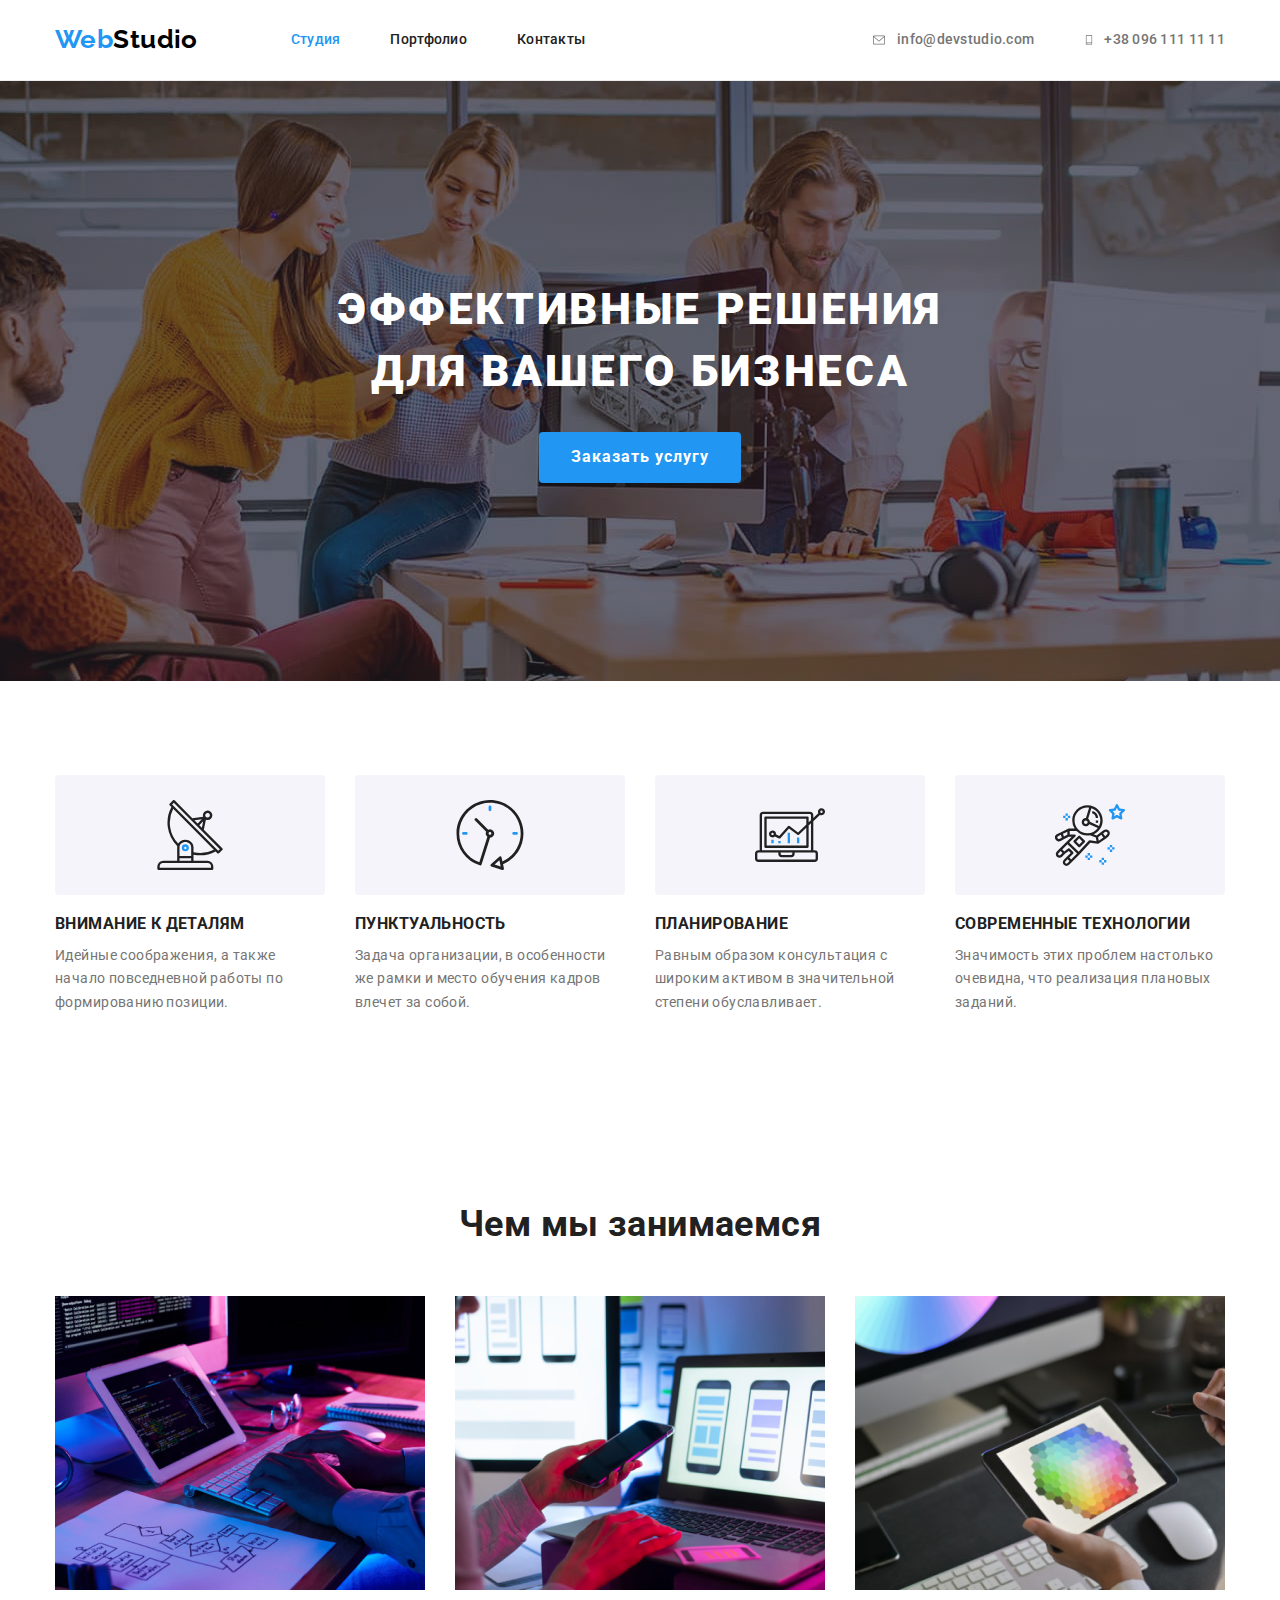
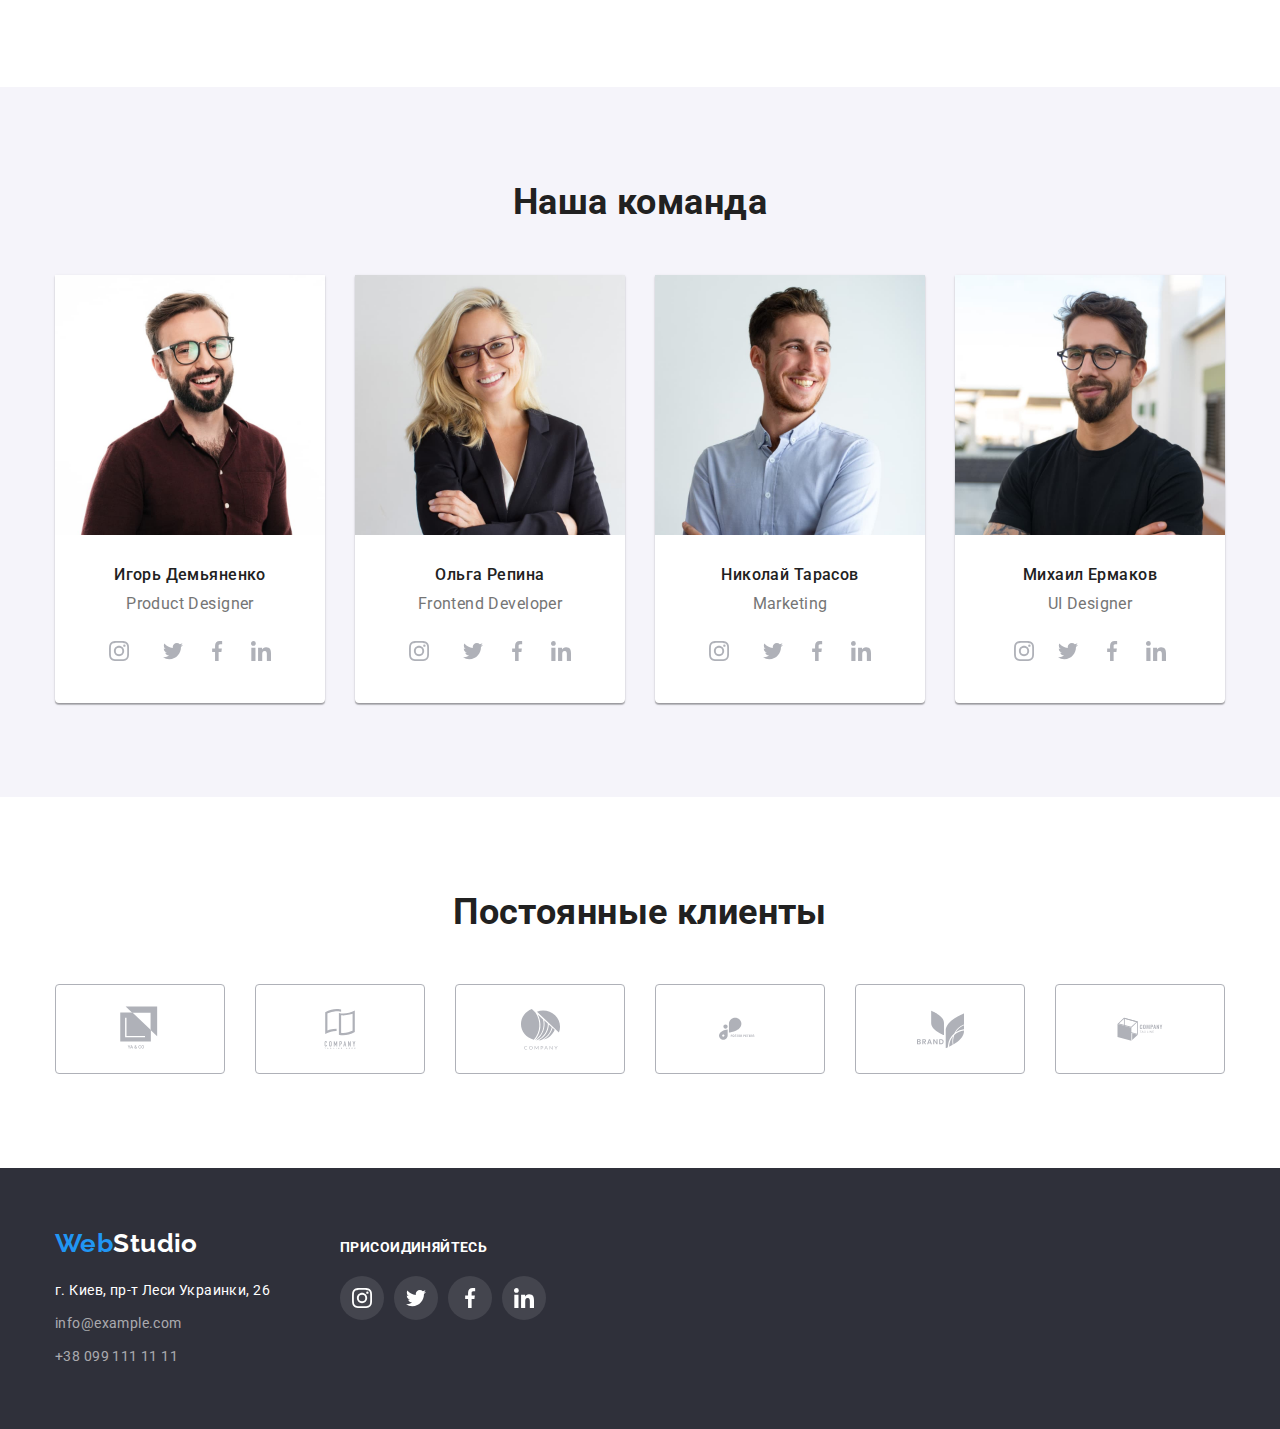
==== index.html @ eab9b7a7 "перенесено файлы с 3 работы" ====
<!DOCTYPE html>
<html lang="en">
  <head>
    <meta charset="UTF-8" />
    <meta name="viewport" content="width=device-width, initial-scale=1.0" />
    <title>WebStudio</title>
    <link
      href="https://fonts.googleapis.com/css2?family=Raleway:wght@700&family=Roboto:wght@400;500;700;900&display=swap"
      rel="stylesheet"
    />
    <link rel="stylesheet" href="./css/normalize.css" />
    <link rel="stylesheet" href="./css/styles.css" />
  </head>

  <body>
    <header>
      <div class="container main-nav">
        <nav class="main-nav">
          <a class="logo link" href="index.html"
            >Web<span class="studio">Studio</span></a
          >
          <ul class="site-nav list">
            <li class="item">
              <a class="current link" href="index.html">Студия</a>
            </li>
            <li class="item">
              <a class="link" href="portfolio.html">Портфолио</a>
            </li>
            <li class="item"><a class="link" href="">Контакты</a></li>
          </ul>
        </nav>
        <ul class="site-nav list contacts">
          <li class="item">
            <a class="link" href="mailto:info@devstudio.com">
              <svg class="icon" width="16" height="12">
                <use href="./images/symbol-defs.svg#icon-envelope"></use></svg
              >info@devstudio.com</a
            >
          </li>
          <li class="item">
            <a class="link" href="tel:+380961111111">
              <svg class="icon" width="10" height="16">
                <use href="./images/symbol-defs.svg#icon-smartphone"></use></svg
              >+38 096 111 11 11</a
            >
          </li>
        </ul>
      </div>
    </header>
    <main class="main-content">
      <section class="hero">
        <div class="container">
          <h1 class="hero-title">Эффективные решения для вашего бизнеса</h1>
          <a class="button link" href="">Заказать услугу</a>
        </div>
      </section>

      <section class="features section">
        <div class="container">
          <h2 class="hidden">Особенности</h2>
          <ul class="list">
            <li class="item">
              <div class="frame">
                <svg class="icon-features" width="70" height="70">
                  <use href="./images/symbol-defs.svg#icon-antenna"></use>
                </svg>
              </div>
              <h3 class="subtitle">Внимание к деталям</h3>
              <p class="paragraph">
                Идейные соображения, а также начало повседневной работы по
                формированию позиции.
              </p>
            </li>
            <li class="item">
              <div class="frame">
                <svg class="" width="70" height="70">
                  <use href="./images/symbol-defs.svg#icon-clock"></use>
                </svg>
              </div>
              <h3 class="subtitle">Пунктуальность</h3>
              <p class="paragraph">
                Задача организации, в особенности же рамки и место обучения
                кадров влечет за собой.
              </p>
            </li>
            <li class="item">
              <div class="frame">
                <svg class="" width="70" height="70">
                  <use href="./images/symbol-defs.svg#icon-diagram"></use>
                </svg>
              </div>
              <h3 class="subtitle">Планирование</h3>
              <p class="paragraph">
                Равным образом консультация с широким активом в значительной
                степени обуславливает.
              </p>
            </li>
            <li class="item">
              <div class="frame">
                <svg class="" width="70" height="70">
                  <use href="./images/symbol-defs.svg#icon-astronaut"></use>
                </svg>
              </div>
              <h3 class="subtitle">Современные технологии</h3>
              <p class="paragraph">
                Значимость этих проблем настолько очевидна, что реализация
                плановых заданий.
              </p>
            </li>
          </ul>
        </div>
      </section>

      <section class="activity section">
        <div class="container">
          <h2 class="title">Чем мы занимаемся</h2>
          <ul class="list">
            <li class="item">
              <img src="./images/img.png" alt="печатает код" width="370" />
            </li>
            <li class="item">
              <img src="./images/box2.png" alt="выбирает дизайн" width="370" />
            </li>
            <li class="item">
              <img
                src="./images/box3.png"
                alt="выбирает цвет на планшете"
                width="370"
              />
            </li>
          </ul>
        </div>
      </section>
      <section class="team section">
        <div class="container">
          <h2 class="title">Наша команда</h2>
          <ul class="list">
            <li class="box">
              <img src="./images/img0.jpg" alt="Игорь Демьяненко" width="270" />
              <div class="box-footer">
                <h3 class="subtitle">Игорь Демьяненко</h3>
                <p class="paragraph">Product Designer</p>
                <ul class="list list-icon">
                  <li class="item item-icon">
                    <a class="link link-icon" href="">
                      <svg class="ikon" width="20" height="20">
                        <use
                          href="./images/symbol-defs.svg#icon-instagram"
                        ></use>
                      </svg>
                    </a>
                  </li>
                  <li class="">
                    <a class="link link-icon" href="">
                      <svg class="ikon" width="20" height="20">
                        <use href="./images/symbol-defs.svg#icon-twitter"></use>
                      </svg>
                    </a>
                  </li>
                  <li>
                    <a class="link link-icon" href="">
                      <svg class="ikon" width="20" height="20">
                        <use
                          href="./images/symbol-defs.svg#icon-facebook"
                        ></use>
                      </svg>
                    </a>
                  </li>
                  <li>
                    <a class="link link-icon" href="">
                      <svg class="ikon" width="20" height="20">
                        <use
                          href="./images/symbol-defs.svg#icon-linkedin"
                        ></use>
                      </svg>
                    </a>
                  </li>
                </ul>
              </div>
            </li>
            <li class="box">
              <img src="./images/img1.jpg" alt="Ольга Репина" width="270" />
              <div class="box-footer">
                <h3 class="subtitle">Ольга Репина</h3>
                <p class="paragraph">Frontend Developer</p>
                <ul class="list list-icon">
                  <li class="item item-icon">
                    <a class="link link-icon" href="">
                      <svg class="ikon" width="20" height="20">
                        <use
                          href="./images/symbol-defs.svg#icon-instagram"
                        ></use>
                      </svg>
                    </a>
                  </li>
                  <li class="">
                    <a class="link link-icon" href="">
                      <svg class="ikon" width="20" height="20">
                        <use href="./images/symbol-defs.svg#icon-twitter"></use>
                      </svg>
                    </a>
                  </li>
                  <li>
                    <a class="link link-icon" href="">
                      <svg class="ikon" width="20" height="20">
                        <use
                          href="./images/symbol-defs.svg#icon-facebook"
                        ></use>
                      </svg>
                    </a>
                  </li>
                  <li>
                    <a class="link link-icon" href="">
                      <svg class="ikon" width="20" height="20">
                        <use
                          href="./images/symbol-defs.svg#icon-linkedin"
                        ></use>
                      </svg>
                    </a>
                  </li>
                </ul>
              </div>
            </li>
            <li class="box">
              <img src="./images/img2.jpg" alt="Николай Тарасов" width="270" />
              <div class="box-footer">
                <h3 class="subtitle">Николай Тарасов</h3>
                <p class="paragraph">Marketing</p>
                <ul class="list list-icon">
                  <li class="item item-icon">
                    <a class="link link-icon" href="">
                      <svg class="ikon" width="20" height="20">
                        <use
                          href="./images/symbol-defs.svg#icon-instagram"
                        ></use>
                      </svg>
                    </a>
                  </li>
                  <li class="">
                    <a class="link link-icon" href="">
                      <svg class="ikon" width="20" height="20">
                        <use href="./images/symbol-defs.svg#icon-twitter"></use>
                      </svg>
                    </a>
                  </li>
                  <li>
                    <a class="link link-icon" href="">
                      <svg class="ikon" width="20" height="20">
                        <use
                          href="./images/symbol-defs.svg#icon-facebook"
                        ></use>
                      </svg>
                    </a>
                  </li>
                  <li>
                    <a class="link link-icon" href="">
                      <svg class="ikon" width="20" height="20">
                        <use
                          href="./images/symbol-defs.svg#icon-linkedin"
                        ></use>
                      </svg>
                    </a>
                  </li>
                </ul>
              </div>
            </li>
            <li class="box">
              <img src="./images/img3.jpg" alt="Михаил Ермаков" width="270" />
              <div class="box-footer">
                <h3 class="subtitle">Михаил Ермаков</h3>
                <p class="paragraph">UI Designer</p>
                <ul class="list list-icon">
                  <li class=" ">
                    <a class="link link-icon" href="">
                      <svg class="ikon" width="20" height="20">
                        <use
                          href="./images/symbol-defs.svg#icon-instagram"
                        ></use>
                      </svg>
                    </a>
                  </li>
                  <li class="">
                    <a class="link link-icon" href="">
                      <svg class="ikon" width="20" height="20">
                        <use href="./images/symbol-defs.svg#icon-twitter"></use>
                      </svg>
                    </a>
                  </li>
                  <li>
                    <a class="link link-icon" href="">
                      <svg class="ikon" width="20" height="20">
                        <use
                          href="./images/symbol-defs.svg#icon-facebook"
                        ></use>
                      </svg>
                    </a>
                  </li>
                  <li class="link link-icon">
                    <a class="link link-icon" href="">
                      <svg class="ikon" width="20" height="20">
                        <use
                          href="./images/symbol-defs.svg#icon-linkedin"
                        ></use>
                      </svg>
                    </a>
                  </li>
                </ul>
              </div>
            </li>
          </ul>
        </div>
      </section>
      <section class="section clients">
        <div class="container">
          <h2 class="title">Постоянные клиенты</h2>
          <ul class="list">
            <li class="item-logo">
              <a class="link logo-link" href="">
                <svg width="45" height="50">
                  <use href="./images/symbol-defs.svg#icon-logo-1"></use>
                </svg>
              </a>
            </li>
            <li class="item-logo">
              <a class="link logo-link" href="">
                <svg width="40" height="52">
                  <use href="./images/symbol-defs.svg#icon-logo-2"></use>
                </svg>
              </a>
            </li>
            <li class="item-logo">
              <a class="link logo-link" href="">
                <svg width="41" height="43">
                  <use href="./images/symbol-defs.svg#icon-logo-3"></use>
                </svg>
              </a>
            </li>
            <li class="item-logo">
              <a class="link logo-link" href="">
                <svg width="80" height="42">
                  <use href="./images/symbol-defs.svg#icon-logo-4"></use>
                </svg>
              </a>
            </li>
            <li class="item-logo">
              <a class="link logo-link" href="">
                <svg width="59" height="47">
                  <use href="./images/symbol-defs.svg#icon-logo-5"></use>
                </svg>
              </a>
            </li>
            <li class="item-logo">
              <a class="link logo-link" href="">
                <svg width="88" height="45">
                  <use href="./images/symbol-defs.svg#icon-logo-6 "></use>
                </svg>
              </a>
            </li>
          </ul>
        </div>
      </section>
    </main>
    <footer class="page-footer">
      <div class="container footer">
        <div>
          <a class="logo link" href="./index.html"
            >Web<span class="studio-white">Studio</span></a
          >
          <address>
            <p class="location">г. Киев, пр-т Леси Украинки, 26</p>
            <ul class="list list-colum">
              <li class="contact-item">
                <a class="footer-contacts link" href="mailto:info@example.com"
                  >info@example.com</a
                >
              </li>
              <li class="contact-item">
                <a class="footer-contacts link" href="tel:+380991111111"
                  >+38 099 111 11 11</a
                >
              </li>
            </ul>
          </address>
        </div>
        <div class="join">
          <b>Присоидиняйтесь</b>
          <ul class="list">
            <li class="item-icon">
              <a class="link-icon link-icon-2 link" href="">
                <svg width="20" height="20">
                  <use href="./images/symbol-defs.svg#icon-instagram"></use>
                </svg>
              </a>
            </li>
            <li class="item-icon">
              <a class="link-icon link-icon-2 link" href="">
                <svg width="20" height="20">
                  <use href="./images/symbol-defs.svg#icon-twitter"></use>
                </svg>
              </a>
            </li>
            <li class="item-icon">
              <a class="link-icon link-icon-2 link" href="">
                <svg width="20" height="20">
                  <use href="./images/symbol-defs.svg#icon-facebook"></use>
                </svg>
              </a>
            </li>
            <li class="item-icon">
              <a class="link-icon link-icon-2 link" href="">
                <svg width="20" height="20">
                  <use href="./images/symbol-defs.svg#icon-linkedin"></use>
                </svg>
              </a>
            </li>
          </ul>
        </div>
      </div>
    </footer>
  </body>
</html>
---- css/styles.css ----
/* цвет заголовков #212121; */
/* цвет текста #757575; */
/* акцент  #2196F3; */
/* белий #FFFFFF; */
/* серий бекграунд #2F303A; */
/* бекграунд мейна #E5E5E5; */
/* бекграунд команди #F5F4FA; */
/* контакти color: rgba(255, 255, 255, 0.6); */
:root {
  --title-color: #212121;
  --text-color: #757575;
  --accent-color: #2196f3;
  --white: #ffffff;
  --black: #000000;
  --backgroud-gray: #2f303a;
  --background-main-color: #e5e5e5;
  --baclground-team: #f5f4fa;
  --contacts-color: rgba(255, 255, 255, 0.6);
}

body {
  color: #212121;
  font-family: Roboto;
  letter-spacing: 0.03em;
  font-size: 14px;
  font-style: normal;
  font-weight: 400;
}
.main-content {
  background-color: var(--white);
}
.link {
  text-decoration: none;
}

.list {
  padding: 0;
  margin: 0;
  list-style: none;
  display: flex;
  flex-wrap: wrap;
}

.container {
  width: 1200px;
  margin-left: auto;
  margin-right: auto;
  /* outline: 2px solid tomato; */
  padding-right: 15px;
  padding-left: 15px;
}

.section {
  padding-top: 94px;
  padding-bottom: 94px;
}
/* header */
header {
  background-color: var(--white);
  border-bottom: 1px solid#ECECEC;
}

.main-nav {
  display: flex;
  align-items: center;
}

.logo {
  display: block;
  font-family: Raleway;
  font-style: normal;
  color: var(--accent-color);
  font-weight: 700;
  font-size: 26px;
  line-height: 1.2;
}

.studio {
  color: var(--black);
}

.site-nav {
  margin-left: 93px;
}

.site-nav .item:not(:last-child) {
  margin-right: 50px;
}

.site-nav .link {
  display: block;
  padding-top: 32px;
  padding-bottom: 32px;

  color: var(--title-color);
  font-weight: 500;
  line-height: 1.14;
  letter-spacing: 0.02em;
}

.link.current {
  color: var(--accent-color);
}

.site-nav .link:hover,
.site-nav .link:focus,
.footer-contacts:hover,
.footer-contacts:focus {
  color: var(--accent-color);
}
.contacts .link {
  color: var(--text-color);
  display: flex;
  align-items: center;
}
.contacts {
  margin-left: auto;
}
.contacts .link:hover,
.contacts .link:focus {
  fill: var(--accent-color);
}
.icon {
  margin-right: 10px;
  fill: currentColor;
}

/* hero */

.hero {
  display: flex;
  flex-direction: column;
  justify-content: center;
  align-items: center;
  max-width: 1600px;
  height: 600px;
  margin-left: auto;
  margin-right: auto;
  background-color: var(--backgroud-gray);
  color: var(--white);
  text-align: center;
  background-image: linear-gradient(
      to right,
      rgba(47, 48, 58, 0.4),
      rgba(47, 48, 58, 0.4)
    ),
    url(../images/overley.jpg);
  background-position: center;
  background-repeat: no-repeat;
  background-size: cover;
}

.hero-title {
  margin-top: 0;
  margin-bottom: 30px;
  margin-left: auto;
  margin-right: auto;
  max-width: 700px;
  font-weight: 900;
  font-size: 44px;
  line-height: 1.4;
  letter-spacing: 0.06em;
  text-transform: uppercase;
}
.button {
  display: inline-block;
  border-radius: 4px;
  padding: 10px 32px;
  min-width: 200px;
  color: var(--white);
  background-color: var(--accent-color);
  font-weight: 700;
  font-size: 16px;
  line-height: 1.9;
  letter-spacing: 0.06em;
}

/* features */
.hidden {
  visibility: hidden;
  font-size: 0;
  margin-bottom: 0;
  margin-top: 0;
}

.features .subtitle {
  font-weight: 700;
  line-height: 1.14;
  text-transform: uppercase;
  margin-bottom: 10px;
  margin-top: 0;
}
.features .paragraph {
  line-height: 1.7;
  color: var(--text-color);
  margin-top: 0;
  margin-bottom: 0;
}
.features .item {
  width: calc((100% - 90px) / 4);
}

.features .item:not(:last-child) {
  margin-right: 30px;
}
.frame {
  display: flex;
  justify-content: center;
  align-items: center;
  background-color: var(--baclground-team);
  border-radius: 4px;
  width: 270px;
  height: 120px;
  margin-bottom: 20px;
}

/* what we do */

.title {
  margin-bottom: 50px;
  margin-top: 0;
  font-weight: 700;
  font-size: 36px;
  line-height: 1.2;
  text-align: center;
}
.activity .item {
  width: calc((100% - 60px) / 3);
  margin-right: 30px;
}
.activity .item:nth-child(3n) {
  margin-right: 0;
}
/* team */
.team {
  background-color: var(--baclground-team);
  padding-top: 94px;
  padding-bottom: 94px;
  text-align: center;
}

.team .box {
  width: calc((100% - 90px) / 4);
  box-shadow: 0px 1px 3px rgba(0, 0, 0, 0.12), 0px 1px 1px rgba(0, 0, 0, 0.14),
    0px 2px 1px rgba(0, 0, 0, 0.2);
  border-radius: 0px 0px 4px 4px;
}
.team .subtitle {
  font-weight: 500;
  font-size: 16px;
  line-height: 1.2;
  margin-top: 0;
  margin-bottom: 10px;
}
.team .paragraph {
  font-size: 16px;
  line-height: 1.2;
  color: var(--text-color);
  margin-top: 0;
  margin-bottom: 16px;
}
.team .box:nth-child(4n) {
  margin-right: 0;
}

.box-footer {
  padding-top: 30px;
  padding-bottom: 30px;
}

/* links to social networks */

.link-icon {
  display: flex;
  justify-content: center;
  align-items: center;
  border-radius: 50%;
  width: 44px;
  height: 44px;
  fill: #afb1b8;
}
.link-icon:hover,
.link-icon:focus {
  background-color: var(--accent-color);
  fill: white;
}

.list-icon {
  justify-content: center;
}
/* clients */
.item-logo {
  margin-right: 30px;
}

.item-logo:nth-child(6n) {
  margin-right: 0;
}
.logo-link {
  display: flex;
  justify-content: center;
  align-items: center;
  width: 170px;
  height: 90px;
  border-radius: 4px;
  border: 1px solid #afb1b8;
  fill: #afb1b8;
}

.item-logo .logo-link:hover,
.item-logo .logo-link:focus {
  fill: var(--accent-color);
  border-color: var(--accent-color);
}

/* footer */
.page-footer {
  padding-top: 60px;
  padding-bottom: 60px;
  background-color: var(--backgroud-gray);
}
.studio-white {
  color: var(--white);
}

.list-colum {
  flex-direction: column;
}
address {
  color: var(--white);
  line-height: 1.7;
  font-style: normal;
}
address .location {
  margin-top: 20px;
  margin-bottom: 9px;
}

.footer-contacts {
  color: var(--contacts-color);
}
.contact-item {
  margin-bottom: 9px;
}

.contact-item:last-child {
  margin-bottom: 0;
}

.footer {
  display: flex;
  align-items: baseline;
}
b {
  font-weight: 700;
  line-height: 1.14;
  text-transform: uppercase;
  color: var(--white);
}
.link-icon-2 {
  border-radius: 50%;
  width: 44px;
  height: 44px;
  fill: var(--white);
  background-color: rgba(255, 255, 255, 0.1);
}
.item-icon {
  margin-right: 10px;
}
.item-icon:last-child {
  margin-right: 0;
}
.join .list {
  margin-top: 20px;
}
.join {
  margin-left: 70px;
}
/* portfolio */

button {
  padding: 6px 22px;
  font-weight: 500;
  font-size: 16px;
  line-height: 1.6;
  text-align: center;
  background-color: var(--baclground-team);
  border: 0;
  border-radius: 4px;
  cursor: pointer;
}
button:hover,
button:focus {
  color: var(--white);
  background-color: var(--accent-color);
  box-shadow: 0px 3px 1px rgba(0, 0, 0, 0.1), 0px 1px 2px rgba(0, 0, 0, 0.08),
    0px 2px 2px rgba(0, 0, 0, 0.12);
}

.btn {
  margin-right: 8px;
}

.btn:last-child {
  margin-right: 0;
}
/* .buttons {
  padding-bottom: 50px;
} */

.buttons {
  justify-content: center;
  margin-bottom: 50px;
}

.projects {
  display: flex;
  flex-wrap: wrap;
}

.projects-title {
  font-weight: 700;
  font-size: 18px;
  line-height: 2;
  color: var(--title-color);
  letter-spacing: 0.06em;
  margin-top: 0;
  margin-bottom: 4px;
}
.projects .paragraph {
  font-size: 16px;
  line-height: 1.9;
  color: var(--text-color);
  margin-bottom: 0;
  margin-top: 0;
}

.box {
  background-color: var(--white);
  margin-right: 30px;
}
.projects .box:nth-child(3n) {
  margin-right: 0;
}

.projects .box {
  width: calc((100% - 60px) / 3);
  margin-bottom: 30px;
  border-top-left-radius: 5px;
  border-top-right-radius: 5px;
  overflow: hidden;
}
.projects .box:nth-last-child(-n + 3) {
  margin-bottom: 0;
}
.projects .box:hover {
  box-shadow: 0px 1px 3px rgba(0, 0, 0, 0.12), 0px 1px 1px rgba(0, 0, 0, 0.14),
    0px 2px 1px rgba(0, 0, 0, 0.2);
}
.box-caption {
  padding: 20px 24px;
  border: 1px solid #eeeeee;
  box-sizing: border-box;
  border-bottom-left-radius: 5px;
  border-bottom-right-radius: 5px;
}
.box img {
  display: block;
  max-width: 100%;
  height: auto;
}
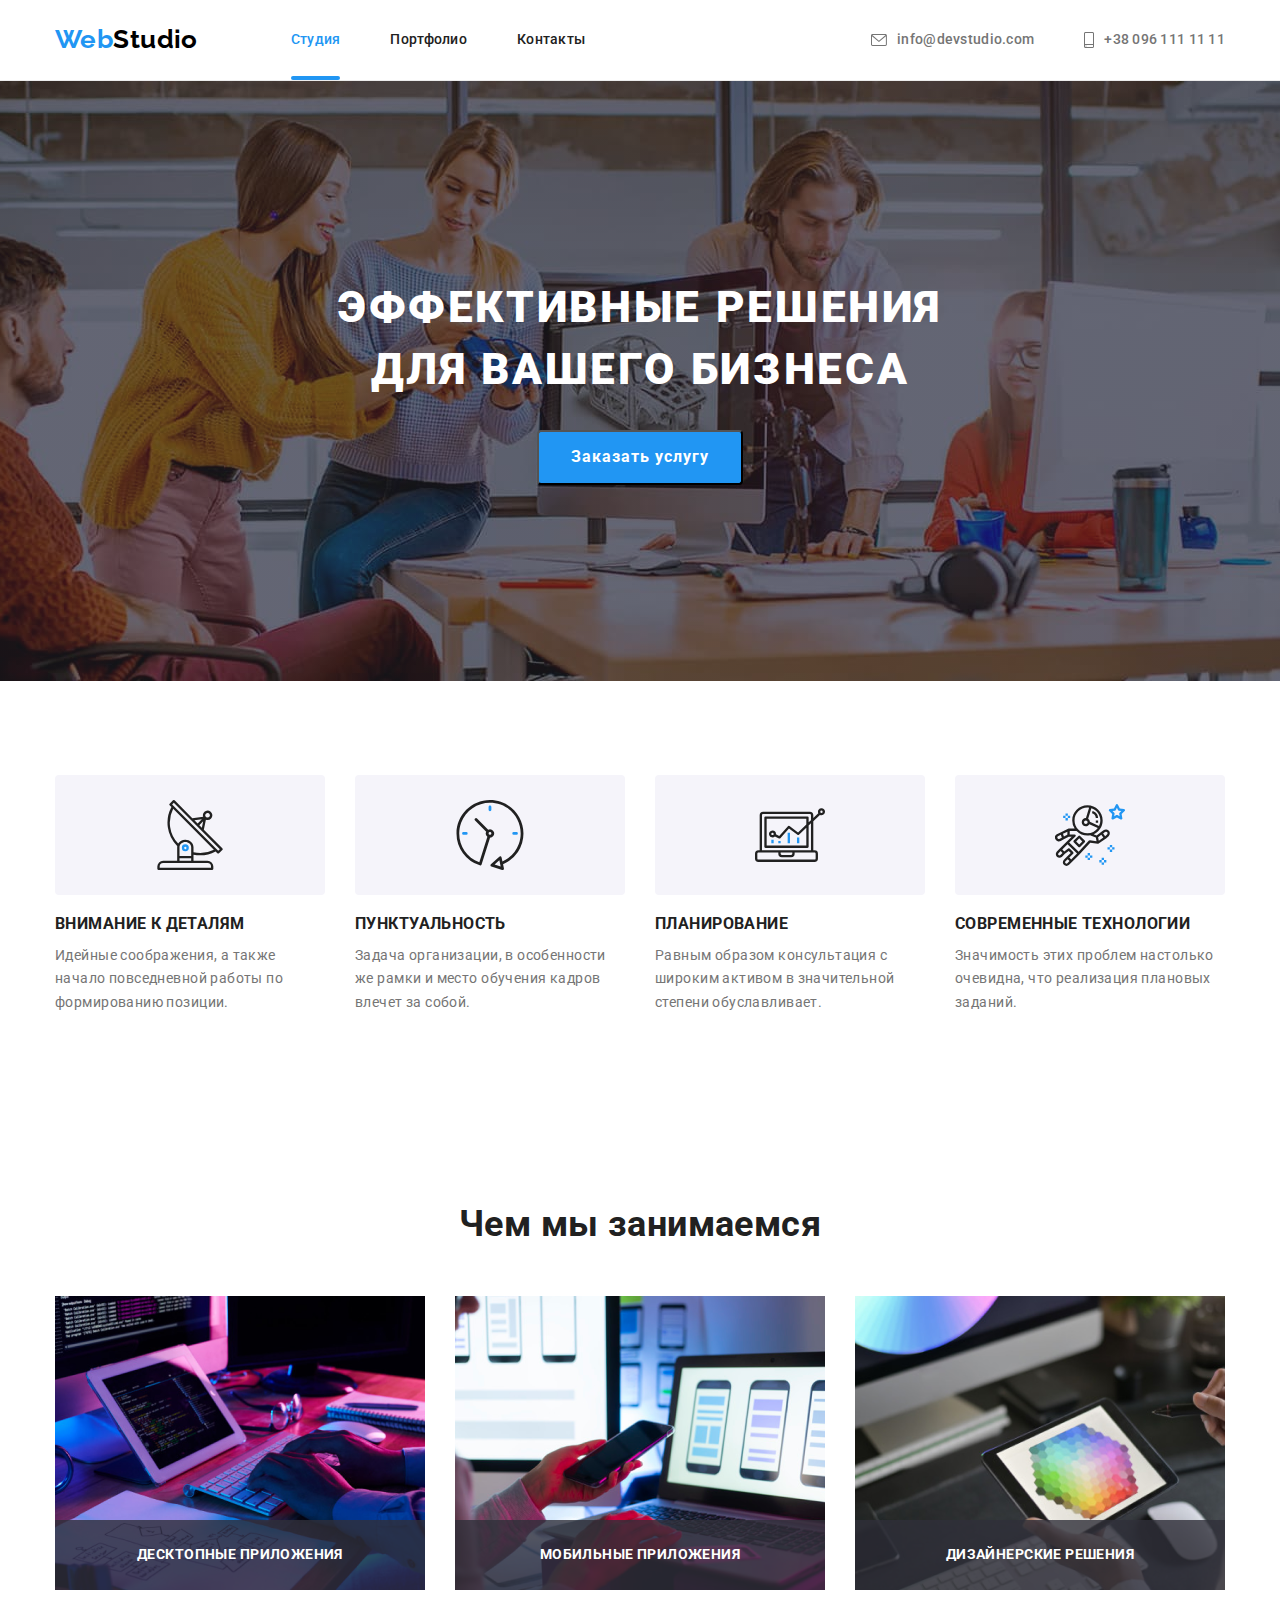
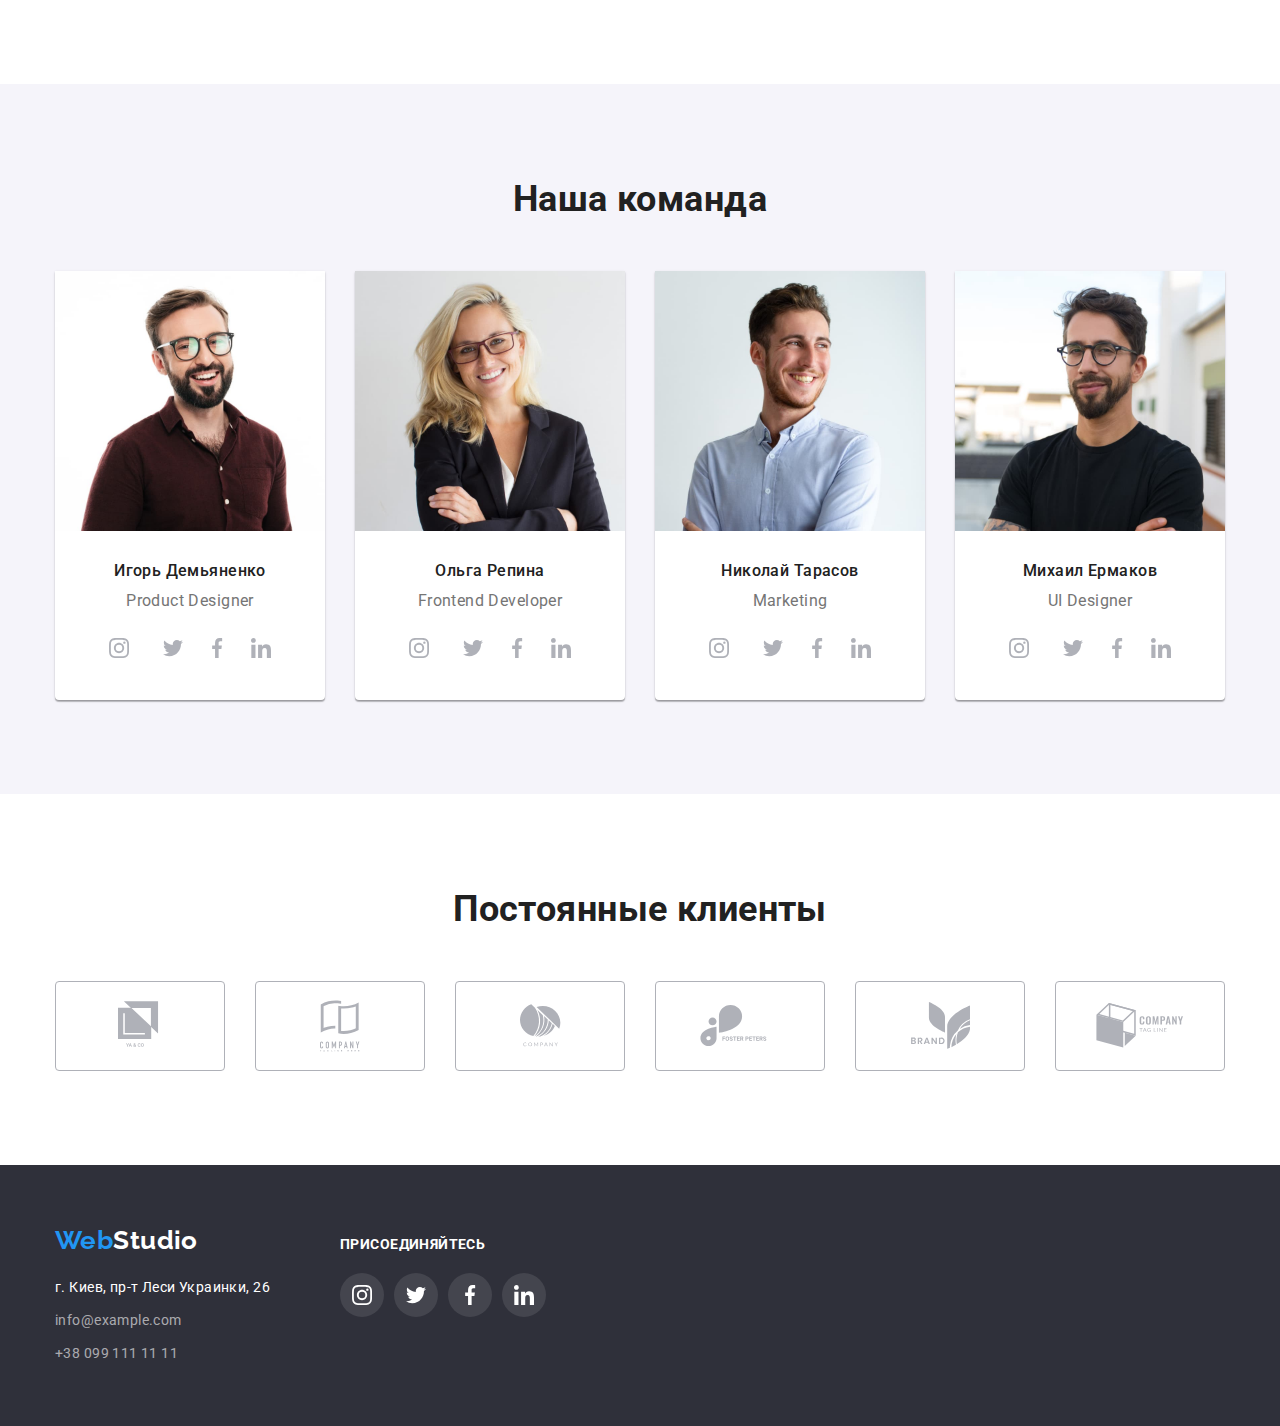
==== commit 0f23f250: "изменения на главной странице" ====
--- a/index.html
+++ b/index.html
@@ -33,14 +33,14 @@
           <li class="item">
             <a class="link" href="mailto:info@devstudio.com">
               <svg class="icon" width="16" height="12">
-                <use href="./images/symbol-defs.svg#icon-envelope"></use></svg
+                <use href="./images/sprite.svg#icon-envelope"></use></svg
               >info@devstudio.com</a
             >
           </li>
           <li class="item">
             <a class="link" href="tel:+380961111111">
               <svg class="icon" width="10" height="16">
-                <use href="./images/symbol-defs.svg#icon-smartphone"></use></svg
+                <use href="./images/sprite.svg#icon-smartphone"></use></svg
               >+38 096 111 11 11</a
             >
           </li>
@@ -51,7 +51,7 @@
       <section class="hero">
         <div class="container">
           <h1 class="hero-title">Эффективные решения для вашего бизнеса</h1>
-          <a class="button link" href="">Заказать услугу</a>
+          <button class="button" data-modal-open>Заказать услугу</button>
         </div>
       </section>
 
@@ -62,7 +62,7 @@
             <li class="item">
               <div class="frame">
                 <svg class="icon-features" width="70" height="70">
-                  <use href="./images/symbol-defs.svg#icon-antenna"></use>
+                  <use href="./images/sprite.svg#icon-antenna"></use>
                 </svg>
               </div>
               <h3 class="subtitle">Внимание к деталям</h3>
@@ -74,7 +74,7 @@
             <li class="item">
               <div class="frame">
                 <svg class="" width="70" height="70">
-                  <use href="./images/symbol-defs.svg#icon-clock"></use>
+                  <use href="./images/sprite.svg#icon-clock"></use>
                 </svg>
               </div>
               <h3 class="subtitle">Пунктуальность</h3>
@@ -86,7 +86,7 @@
             <li class="item">
               <div class="frame">
                 <svg class="" width="70" height="70">
-                  <use href="./images/symbol-defs.svg#icon-diagram"></use>
+                  <use href="./images/sprite.svg#icon-diagram"></use>
                 </svg>
               </div>
               <h3 class="subtitle">Планирование</h3>
@@ -98,7 +98,7 @@
             <li class="item">
               <div class="frame">
                 <svg class="" width="70" height="70">
-                  <use href="./images/symbol-defs.svg#icon-astronaut"></use>
+                  <use href="./images/sprite.svg#icon-astronaut"></use>
                 </svg>
               </div>
               <h3 class="subtitle">Современные технологии</h3>
@@ -117,9 +117,11 @@
           <ul class="list">
             <li class="item">
               <img src="./images/img.png" alt="печатает код" width="370" />
+              <h3 class="activity-title">Десктопные приложения</h3>
             </li>
             <li class="item">
               <img src="./images/box2.png" alt="выбирает дизайн" width="370" />
+              <h3 class="activity-title">Мобильные приложения</h3>
             </li>
             <li class="item">
               <img
@@ -127,6 +129,7 @@
                 alt="выбирает цвет на планшете"
                 width="370"
               />
+              <h3 class="activity-title">Дизайнерские решения</h3>
             </li>
           </ul>
         </div>
@@ -144,34 +147,28 @@
                   <li class="item item-icon">
                     <a class="link link-icon" href="">
                       <svg class="ikon" width="20" height="20">
-                        <use
-                          href="./images/symbol-defs.svg#icon-instagram"
-                        ></use>
+                        <use href="./images/sprite.svg#icon-instagram"></use>
                       </svg>
                     </a>
                   </li>
                   <li class="">
                     <a class="link link-icon" href="">
                       <svg class="ikon" width="20" height="20">
-                        <use href="./images/symbol-defs.svg#icon-twitter"></use>
-                      </svg>
-                    </a>
-                  </li>
-                  <li>
-                    <a class="link link-icon" href="">
-                      <svg class="ikon" width="20" height="20">
-                        <use
-                          href="./images/symbol-defs.svg#icon-facebook"
-                        ></use>
-                      </svg>
-                    </a>
-                  </li>
-                  <li>
-                    <a class="link link-icon" href="">
-                      <svg class="ikon" width="20" height="20">
-                        <use
-                          href="./images/symbol-defs.svg#icon-linkedin"
-                        ></use>
+                        <use href="./images/sprite.svg#icon-twitter"></use>
+                      </svg>
+                    </a>
+                  </li>
+                  <li>
+                    <a class="link link-icon" href="">
+                      <svg class="ikon" width="20" height="20">
+                        <use href="./images/sprite.svg#icon-facebook"></use>
+                      </svg>
+                    </a>
+                  </li>
+                  <li>
+                    <a class="link link-icon" href="">
+                      <svg class="ikon" width="20" height="20">
+                        <use href="./images/sprite.svg#icon-linkedin"></use>
                       </svg>
                     </a>
                   </li>
@@ -187,34 +184,28 @@
                   <li class="item item-icon">
                     <a class="link link-icon" href="">
                       <svg class="ikon" width="20" height="20">
-                        <use
-                          href="./images/symbol-defs.svg#icon-instagram"
-                        ></use>
+                        <use href="./images/sprite.svg#icon-instagram"></use>
                       </svg>
                     </a>
                   </li>
                   <li class="">
                     <a class="link link-icon" href="">
                       <svg class="ikon" width="20" height="20">
-                        <use href="./images/symbol-defs.svg#icon-twitter"></use>
-                      </svg>
-                    </a>
-                  </li>
-                  <li>
-                    <a class="link link-icon" href="">
-                      <svg class="ikon" width="20" height="20">
-                        <use
-                          href="./images/symbol-defs.svg#icon-facebook"
-                        ></use>
-                      </svg>
-                    </a>
-                  </li>
-                  <li>
-                    <a class="link link-icon" href="">
-                      <svg class="ikon" width="20" height="20">
-                        <use
-                          href="./images/symbol-defs.svg#icon-linkedin"
-                        ></use>
+                        <use href="./images/sprite.svg#icon-twitter"></use>
+                      </svg>
+                    </a>
+                  </li>
+                  <li>
+                    <a class="link link-icon" href="">
+                      <svg class="ikon" width="20" height="20">
+                        <use href="./images/sprite.svg#icon-facebook"></use>
+                      </svg>
+                    </a>
+                  </li>
+                  <li>
+                    <a class="link link-icon" href="">
+                      <svg class="ikon" width="20" height="20">
+                        <use href="./images/sprite.svg#icon-linkedin"></use>
                       </svg>
                     </a>
                   </li>
@@ -230,34 +221,28 @@
                   <li class="item item-icon">
                     <a class="link link-icon" href="">
                       <svg class="ikon" width="20" height="20">
-                        <use
-                          href="./images/symbol-defs.svg#icon-instagram"
-                        ></use>
+                        <use href="./images/sprite.svg#icon-instagram"></use>
                       </svg>
                     </a>
                   </li>
                   <li class="">
                     <a class="link link-icon" href="">
                       <svg class="ikon" width="20" height="20">
-                        <use href="./images/symbol-defs.svg#icon-twitter"></use>
-                      </svg>
-                    </a>
-                  </li>
-                  <li>
-                    <a class="link link-icon" href="">
-                      <svg class="ikon" width="20" height="20">
-                        <use
-                          href="./images/symbol-defs.svg#icon-facebook"
-                        ></use>
-                      </svg>
-                    </a>
-                  </li>
-                  <li>
-                    <a class="link link-icon" href="">
-                      <svg class="ikon" width="20" height="20">
-                        <use
-                          href="./images/symbol-defs.svg#icon-linkedin"
-                        ></use>
+                        <use href="./images/sprite.svg#icon-twitter"></use>
+                      </svg>
+                    </a>
+                  </li>
+                  <li>
+                    <a class="link link-icon" href="">
+                      <svg class="ikon" width="20" height="20">
+                        <use href="./images/sprite.svg#icon-facebook"></use>
+                      </svg>
+                    </a>
+                  </li>
+                  <li>
+                    <a class="link link-icon" href="">
+                      <svg class="ikon" width="20" height="20">
+                        <use href="./images/sprite.svg#icon-linkedin"></use>
                       </svg>
                     </a>
                   </li>
@@ -270,37 +255,31 @@
                 <h3 class="subtitle">Михаил Ермаков</h3>
                 <p class="paragraph">UI Designer</p>
                 <ul class="list list-icon">
-                  <li class=" ">
-                    <a class="link link-icon" href="">
-                      <svg class="ikon" width="20" height="20">
-                        <use
-                          href="./images/symbol-defs.svg#icon-instagram"
-                        ></use>
+                  <li class="item item-icon">
+                    <a class="link link-icon" href="">
+                      <svg class="ikon" width="20" height="20">
+                        <use href="./images/sprite.svg#icon-instagram"></use>
                       </svg>
                     </a>
                   </li>
                   <li class="">
                     <a class="link link-icon" href="">
                       <svg class="ikon" width="20" height="20">
-                        <use href="./images/symbol-defs.svg#icon-twitter"></use>
-                      </svg>
-                    </a>
-                  </li>
-                  <li>
-                    <a class="link link-icon" href="">
-                      <svg class="ikon" width="20" height="20">
-                        <use
-                          href="./images/symbol-defs.svg#icon-facebook"
-                        ></use>
-                      </svg>
-                    </a>
-                  </li>
-                  <li class="link link-icon">
-                    <a class="link link-icon" href="">
-                      <svg class="ikon" width="20" height="20">
-                        <use
-                          href="./images/symbol-defs.svg#icon-linkedin"
-                        ></use>
+                        <use href="./images/sprite.svg#icon-twitter"></use>
+                      </svg>
+                    </a>
+                  </li>
+                  <li>
+                    <a class="link link-icon" href="">
+                      <svg class="ikon" width="20" height="20">
+                        <use href="./images/sprite.svg#icon-facebook"></use>
+                      </svg>
+                    </a>
+                  </li>
+                  <li>
+                    <a class="link link-icon" href="">
+                      <svg class="ikon" width="20" height="20">
+                        <use href="./images/sprite.svg#icon-linkedin"></use>
                       </svg>
                     </a>
                   </li>
@@ -316,43 +295,43 @@
           <ul class="list">
             <li class="item-logo">
               <a class="link logo-link" href="">
-                <svg width="45" height="50">
-                  <use href="./images/symbol-defs.svg#icon-logo-1"></use>
+                <svg width="44.27" height="49.23  ">
+                  <use href="./images/sprite.svg#icon-logo-1"></use>
                 </svg>
               </a>
             </li>
             <li class="item-logo">
               <a class="link logo-link" href="">
                 <svg width="40" height="52">
-                  <use href="./images/symbol-defs.svg#icon-logo-2"></use>
+                  <use href="./images/sprite.svg#icon-logo-2"></use>
                 </svg>
               </a>
             </li>
             <li class="item-logo">
               <a class="link logo-link" href="">
                 <svg width="41" height="43">
-                  <use href="./images/symbol-defs.svg#icon-logo-3"></use>
-                </svg>
-              </a>
-            </li>
-            <li class="item-logo">
-              <a class="link logo-link" href="">
-                <svg width="80" height="42">
-                  <use href="./images/symbol-defs.svg#icon-logo-4"></use>
+                  <use href="./images/sprite.svg#icon-logo-3"></use>
+                </svg>
+              </a>
+            </li>
+            <li class="item-logo">
+              <a class="link logo-link" href="">
+                <svg width="79.66" height="42.02">
+                  <use href="./images/sprite.svg#icon-logo-4"></use>
                 </svg>
               </a>
             </li>
             <li class="item-logo">
               <a class="link logo-link" href="">
                 <svg width="59" height="47">
-                  <use href="./images/symbol-defs.svg#icon-logo-5"></use>
+                  <use href="./images/sprite.svg#icon-logo-5"></use>
                 </svg>
               </a>
             </li>
             <li class="item-logo">
               <a class="link logo-link" href="">
                 <svg width="88" height="45">
-                  <use href="./images/symbol-defs.svg#icon-logo-6 "></use>
+                  <use href="./images/sprite.svg#icon-logo-6 "></use>
                 </svg>
               </a>
             </li>
@@ -383,33 +362,33 @@
           </address>
         </div>
         <div class="join">
-          <b>Присоидиняйтесь</b>
+          <b>Присоединяйтесь</b>
           <ul class="list">
             <li class="item-icon">
               <a class="link-icon link-icon-2 link" href="">
                 <svg width="20" height="20">
-                  <use href="./images/symbol-defs.svg#icon-instagram"></use>
+                  <use href="./images/sprite.svg#icon-instagram"></use>
                 </svg>
               </a>
             </li>
             <li class="item-icon">
               <a class="link-icon link-icon-2 link" href="">
                 <svg width="20" height="20">
-                  <use href="./images/symbol-defs.svg#icon-twitter"></use>
+                  <use href="./images/sprite.svg#icon-twitter"></use>
                 </svg>
               </a>
             </li>
             <li class="item-icon">
               <a class="link-icon link-icon-2 link" href="">
                 <svg width="20" height="20">
-                  <use href="./images/symbol-defs.svg#icon-facebook"></use>
+                  <use href="./images/sprite.svg#icon-facebook"></use>
                 </svg>
               </a>
             </li>
             <li class="item-icon">
               <a class="link-icon link-icon-2 link" href="">
                 <svg width="20" height="20">
-                  <use href="./images/symbol-defs.svg#icon-linkedin"></use>
+                  <use href="./images/sprite.svg#icon-linkedin"></use>
                 </svg>
               </a>
             </li>
@@ -417,5 +396,11 @@
         </div>
       </div>
     </footer>
+    <div class="backdrop is-hidden" data-modal>
+      <div class="modal">
+        <button class="modal-button" data-modal-close>&#10006;</button>
+      </div>
+    </div>
+    <script src="./js/modal.js"></script>
   </body>
 </html>
--- a/css/styles.css
+++ b/css/styles.css
@@ -26,6 +26,10 @@
   font-style: normal;
   font-weight: 400;
 }
+/* header {
+  position: fixed;
+  width: 100%;
+} */
 .main-content {
   background-color: var(--white);
 }
@@ -91,15 +95,33 @@
   display: block;
   padding-top: 32px;
   padding-bottom: 32px;
+  position: relative;
 
   color: var(--title-color);
   font-weight: 500;
   line-height: 1.14;
   letter-spacing: 0.02em;
+
+  /* transition-property: color;
+  transition-duration: 250ms;
+  transition-timing-function: cubic-bezier(0.4, 0, 0.2, 1); */
+  transition: color 250ms cubic-bezier(0.4, 0, 0.2, 1);
 }
 
 .link.current {
   color: var(--accent-color);
+}
+
+.current::after {
+  display: inline-block;
+  position: absolute;
+  bottom: 0;
+  left: 0;
+  content: '';
+  width: 100%;
+  height: 4px;
+  background-color: var(--accent-color);
+  border-radius: 2px;
 }
 
 .site-nav .link:hover,
@@ -173,6 +195,7 @@
   font-size: 16px;
   line-height: 1.9;
   letter-spacing: 0.06em;
+  cursor: pointer;
 }
 
 /* features */
@@ -227,9 +250,37 @@
 .activity .item {
   width: calc((100% - 60px) / 3);
   margin-right: 30px;
+  position: relative;
 }
 .activity .item:nth-child(3n) {
   margin-right: 0;
+}
+
+/* .activity .item::before {
+  display: inline-block;
+  position: absolute;
+  content: '';
+  bottom: 0;
+  width: 100%;
+  height: 70px;
+  background-color: rgba(47, 48, 58, 0.8);
+} */
+
+.activity-title {
+  position: absolute;
+  bottom: 0;
+  width: 100%;
+  height: 70px;
+  display: flex;
+  justify-content: center;
+  align-items: center;
+  margin: 0;
+  background-color: rgba(47, 48, 58, 0.8);
+  color: var(--white);
+  font-weight: 700;
+  font-size: 14px;
+  line-height: 1.14;
+  text-transform: uppercase;
 }
 /* team */
 .team {
@@ -298,13 +349,15 @@
 }
 .logo-link {
   display: flex;
-  justify-content: center;
-  align-items: center;
+  align-items: center;
+  justify-content: center;
   width: 170px;
   height: 90px;
   border-radius: 4px;
   border: 1px solid #afb1b8;
   fill: #afb1b8;
+  padding: 0;
+  margin: 0;
 }
 
 .item-logo .logo-link:hover,
@@ -378,7 +431,7 @@
 }
 /* portfolio */
 
-button {
+.butt {
   padding: 6px 22px;
   font-weight: 500;
   font-size: 16px;
@@ -389,8 +442,8 @@
   border-radius: 4px;
   cursor: pointer;
 }
-button:hover,
-button:focus {
+.butt:hover,
+.butt:focus {
   color: var(--white);
   background-color: var(--accent-color);
   box-shadow: 0px 3px 1px rgba(0, 0, 0, 0.1), 0px 1px 2px rgba(0, 0, 0, 0.08),
@@ -464,8 +517,46 @@
   border-bottom-left-radius: 5px;
   border-bottom-right-radius: 5px;
 }
-.box img {
+img {
   display: block;
   max-width: 100%;
   height: auto;
 }
+
+/* backdrop */
+
+.backdrop {
+  position: fixed;
+  top: 0;
+  left: 0;
+  width: 100%;
+  height: 100%;
+  background-color: rgba(0, 0, 0, 0.2);
+}
+
+.is-hidden {
+  opacity: 0;
+  pointer-events: none;
+}
+.modal {
+  position: absolute;
+  top: 50%;
+  left: 50%;
+  transform: translate(-50%, -50%);
+
+  width: 528px;
+  height: 581px;
+  background-color: var(--white);
+}
+
+.modal-button {
+  position: absolute;
+  top: 8px;
+  right: 8px;
+  width: 30px;
+  height: 30px;
+  border: 1px solid rgba(0, 0, 0, 0.1);
+  background-color: #fff;
+  border-radius: 50%;
+  cursor: pointer;
+}
